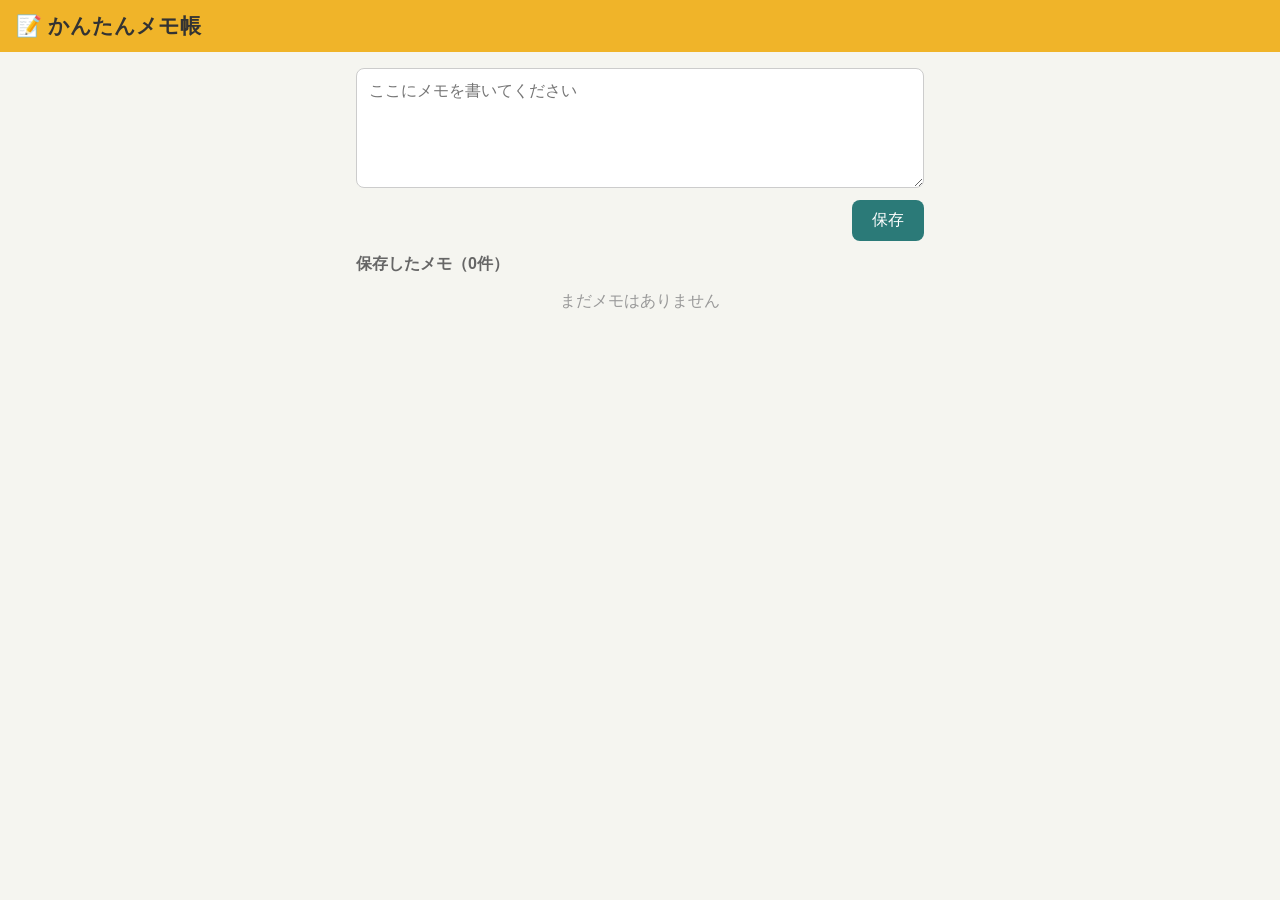
==== index.html @ 8b7bbb32 "スマホで使えるかんたんメモ帳アプリを追加 - index.html: 画面の骨組み（入力欄・ボタン・メモ一覧） - style.css: スマホ向けの見た目 - app.js: メモの保存・編集・削除" ====
<!DOCTYPE html>
<html lang="ja">
<head>
  <meta charset="UTF-8">
  <!-- スマホの画面幅に合わせて表示するための設定 -->
  <meta name="viewport" content="width=device-width, initial-scale=1">
  <title>かんたんメモ帳</title>
  <link rel="stylesheet" href="style.css">
</head>
<body>
  <header>
    <h1>📝 かんたんメモ帳</h1>
  </header>

  <main>
    <!-- メモを書く場所 -->
    <section class="editor">
      <textarea id="memo-input" placeholder="ここにメモを書いてください"></textarea>
      <div class="buttons">
        <button id="cancel-button" class="secondary" hidden>キャンセル</button>
        <button id="save-button">保存</button>
      </div>
    </section>

    <!-- 保存したメモの一覧 -->
    <section>
      <h2>保存したメモ（<span id="memo-count">0</span>件）</h2>
      <p id="empty-message" class="empty">まだメモはありません</p>
      <ul id="memo-list"></ul>
    </section>
  </main>

  <script src="app.js"></script>
</body>
</html>
---- style.css ----
/* ===== 全体の見た目 ===== */
* {
  box-sizing: border-box;
}

body {
  margin: 0;
  font-family: -apple-system, "Hiragino Sans", "Noto Sans JP", sans-serif;
  background: #f5f5f0;
  color: #333;
}

header {
  background: #f0b429;
  padding: 12px 16px;
  position: sticky; /* スクロールしても上に残る */
  top: 0;
}

h1 {
  margin: 0;
  font-size: 1.3rem;
}

h2 {
  font-size: 1rem;
  color: #666;
}

main {
  max-width: 600px; /* パソコンで見ても広がりすぎない */
  margin: 0 auto;
  padding: 16px;
}

/* ===== 入力エリア ===== */
textarea {
  width: 100%;
  height: 120px;
  padding: 12px;
  font-size: 16px; /* 16px未満だとiPhoneで勝手にズームされる */
  border: 1px solid #ccc;
  border-radius: 8px;
  resize: vertical;
}

.buttons {
  display: flex;
  justify-content: flex-end;
  gap: 8px;
  margin-top: 8px;
}

button {
  padding: 10px 20px; /* 指で押しやすい大きさ */
  font-size: 1rem;
  border: none;
  border-radius: 8px;
  background: #2b7a78;
  color: white;
  cursor: pointer;
}

button.secondary {
  background: #999;
}

button.danger {
  background: #d64545;
}

button.small {
  padding: 6px 12px;
  font-size: 0.85rem;
}

/* ===== メモ一覧 ===== */
ul {
  list-style: none;
  padding: 0;
}

li {
  background: white;
  border-radius: 8px;
  padding: 12px;
  margin-bottom: 10px;
  box-shadow: 0 1px 3px rgba(0, 0, 0, 0.1);
}

.memo-text {
  white-space: pre-wrap; /* 改行をそのまま表示 */
  word-break: break-word;
  margin: 0 0 8px;
}

.memo-footer {
  display: flex;
  align-items: center;
  gap: 8px;
}

.memo-date {
  font-size: 0.8rem;
  color: #999;
  margin-right: auto; /* 日付を左、ボタンを右に寄せる */
}

.empty {
  color: #999;
  text-align: center;
}
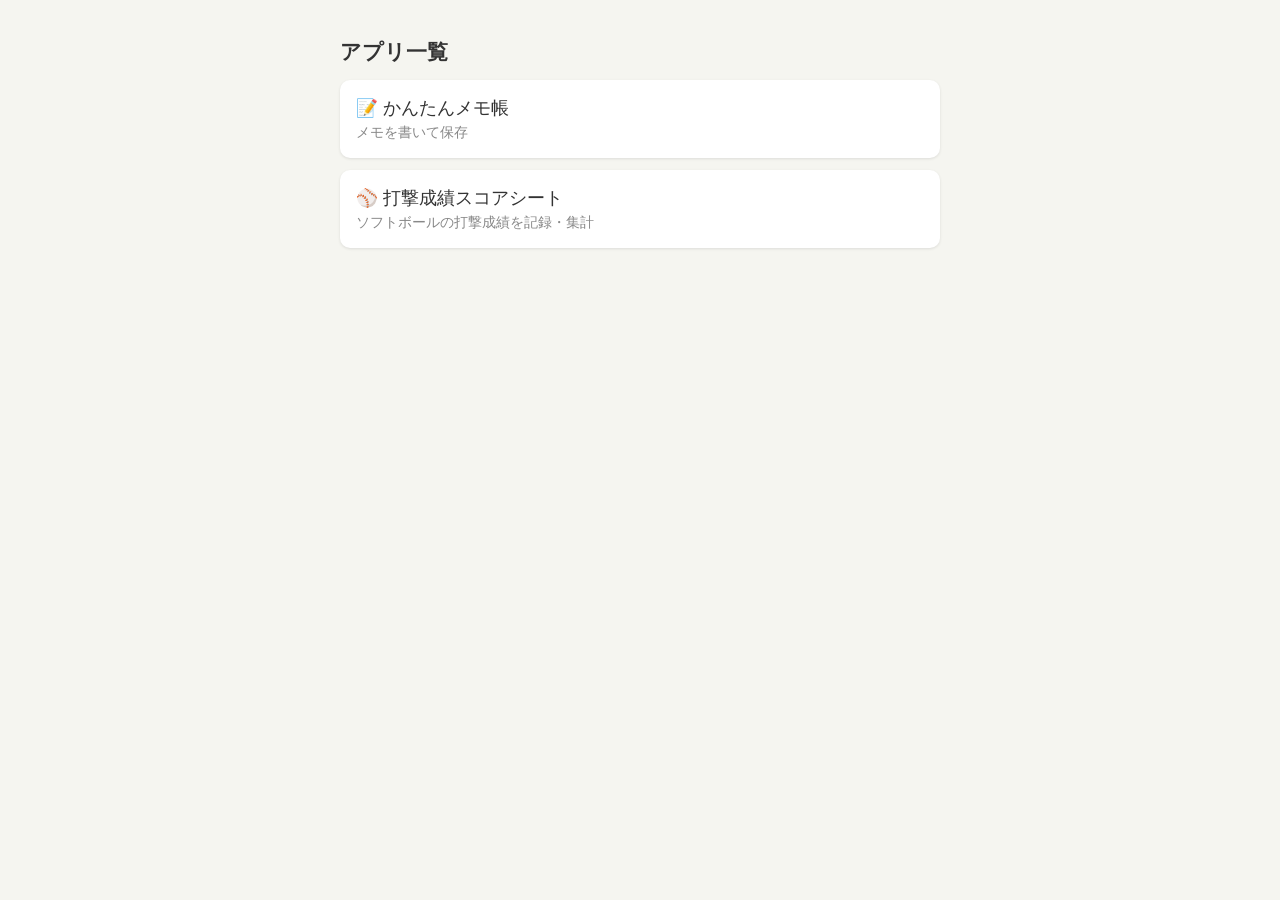
==== commit d6a5d209: "ソフトボールの打撃成績スコアシートを追加し、アプリをフォルダ分け - score/: 選手登録・試合ごとの打席結果入力・打率等の自動集計 - memo/: メモ帳を移動（保存データはそのまま使える） " ====
--- a/index.html
+++ b/index.html
@@ -2,34 +2,48 @@
 <html lang="ja">
 <head>
   <meta charset="UTF-8">
-  <!-- スマホの画面幅に合わせて表示するための設定 -->
   <meta name="viewport" content="width=device-width, initial-scale=1">
-  <title>かんたんメモ帳</title>
-  <link rel="stylesheet" href="style.css">
+  <title>アプリ一覧</title>
+  <style>
+    body {
+      margin: 0;
+      font-family: -apple-system, "Hiragino Sans", "Noto Sans JP", sans-serif;
+      background: #f5f5f0;
+      color: #333;
+    }
+    main {
+      max-width: 600px;
+      margin: 0 auto;
+      padding: 24px 16px;
+    }
+    h1 {
+      font-size: 1.3rem;
+    }
+    a {
+      display: block;
+      background: white;
+      border-radius: 10px;
+      padding: 16px;
+      margin-bottom: 12px;
+      color: #333;
+      text-decoration: none;
+      font-size: 1.1rem;
+      box-shadow: 0 1px 3px rgba(0, 0, 0, 0.1);
+    }
+    small {
+      display: block;
+      margin-top: 4px;
+      color: #888;
+      font-size: 0.85rem;
+    }
+  </style>
 </head>
 <body>
-  <header>
-    <h1>📝 かんたんメモ帳</h1>
-  </header>
-
   <main>
-    <!-- メモを書く場所 -->
-    <section class="editor">
-      <textarea id="memo-input" placeholder="ここにメモを書いてください"></textarea>
-      <div class="buttons">
-        <button id="cancel-button" class="secondary" hidden>キャンセル</button>
-        <button id="save-button">保存</button>
-      </div>
-    </section>
-
-    <!-- 保存したメモの一覧 -->
-    <section>
-      <h2>保存したメモ（<span id="memo-count">0</span>件）</h2>
-      <p id="empty-message" class="empty">まだメモはありません</p>
-      <ul id="memo-list"></ul>
-    </section>
+    <h1>アプリ一覧</h1>
+    <!-- 新しいアプリを作ったら、ここにリンクを追加する -->
+    <a href="memo/">📝 かんたんメモ帳<small>メモを書いて保存</small></a>
+    <a href="score/">⚾ 打撃成績スコアシート<small>ソフトボールの打撃成績を記録・集計</small></a>
   </main>
-
-  <script src="app.js"></script>
 </body>
 </html>
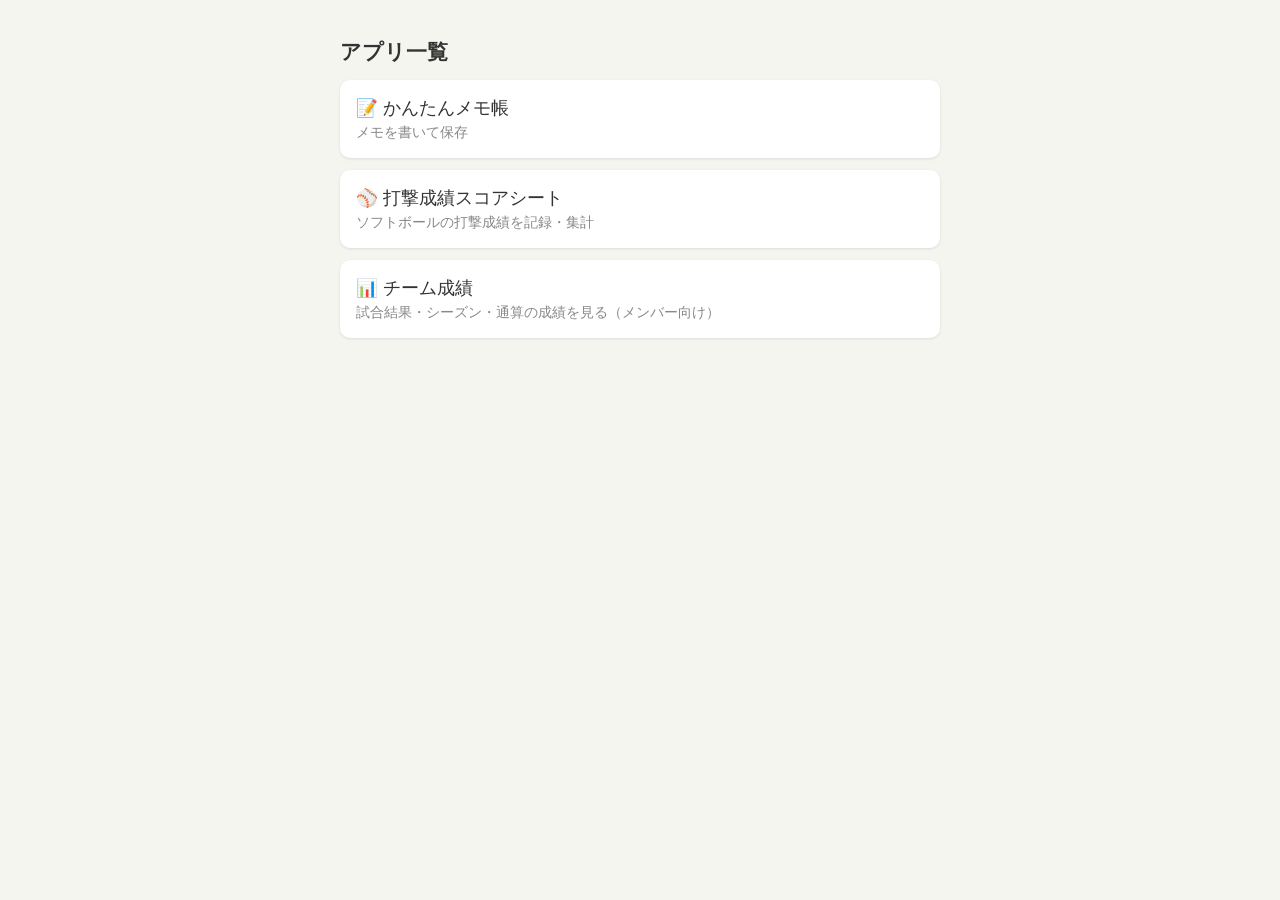
==== commit c14b78d3: "シーズン（年度）とメンバー向けの成績ページを追加 - 試合にシーズン（4月〜翌3月の年度）を追加。日付から自動で決まり、作成時や試合情報の変更で変えられる - 成績タブで「通算」「シーズン別」「試合別" ====
--- a/index.html
+++ b/index.html
@@ -44,6 +44,7 @@
     <!-- 新しいアプリを作ったら、ここにリンクを追加する -->
     <a href="memo/">📝 かんたんメモ帳<small>メモを書いて保存</small></a>
     <a href="score/">⚾ 打撃成績スコアシート<small>ソフトボールの打撃成績を記録・集計</small></a>
+    <a href="results/">📊 チーム成績<small>試合結果・シーズン・通算の成績を見る（メンバー向け）</small></a>
   </main>
 </body>
 </html>
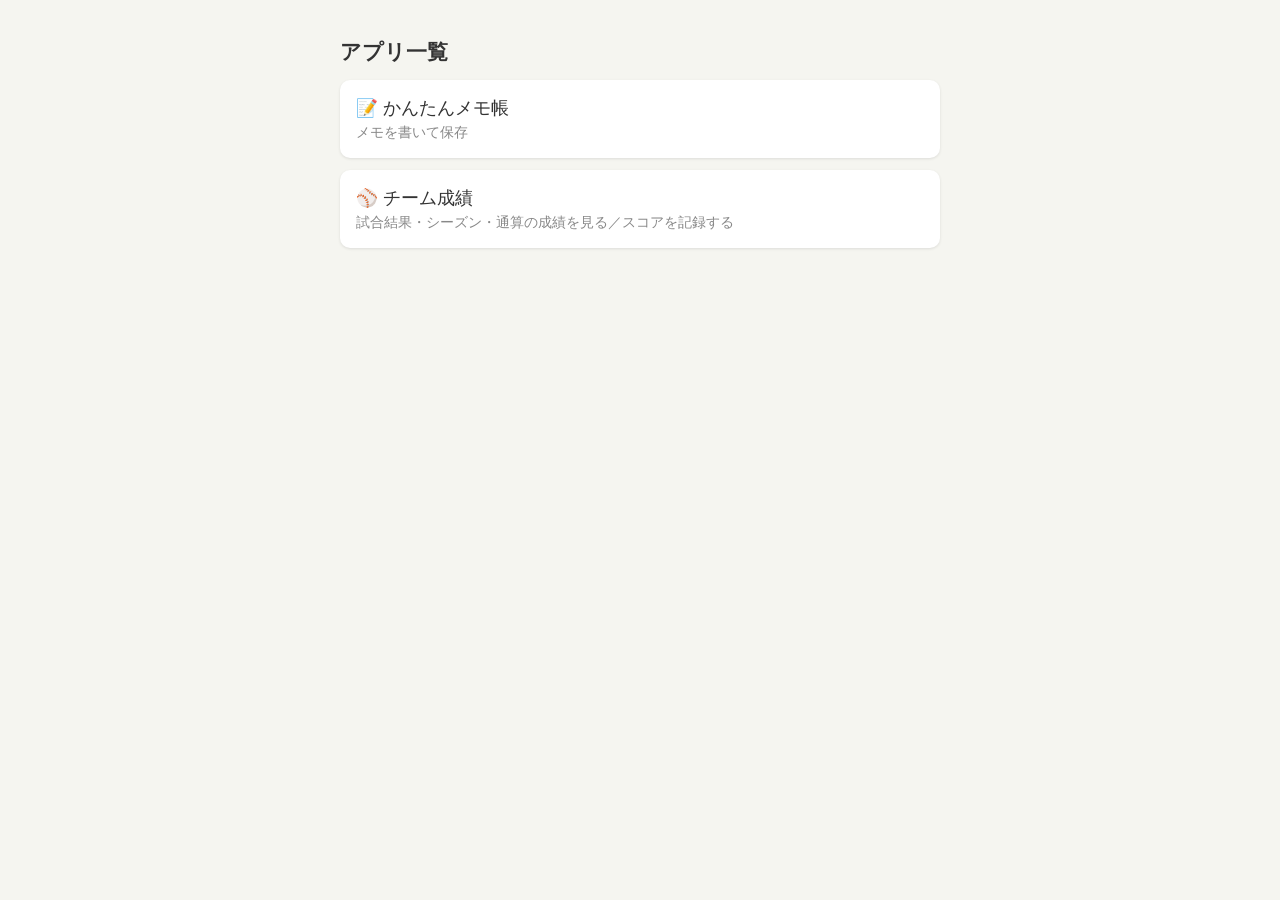
==== commit 9bc6fed3: "成績を見る・記録するを1つのアプリに統合し、代理入力に対応 - score/ に「成績を見る」と「記録する」をまとめ、画面上の切りかえで使い分ける - 「成績を見る」は score/data.json" ====
--- a/index.html
+++ b/index.html
@@ -43,8 +43,7 @@
     <h1>アプリ一覧</h1>
     <!-- 新しいアプリを作ったら、ここにリンクを追加する -->
     <a href="memo/">📝 かんたんメモ帳<small>メモを書いて保存</small></a>
-    <a href="score/">⚾ 打撃成績スコアシート<small>ソフトボールの打撃成績を記録・集計</small></a>
-    <a href="results/">📊 チーム成績<small>試合結果・シーズン・通算の成績を見る（メンバー向け）</small></a>
+    <a href="score/">⚾ チーム成績<small>試合結果・シーズン・通算の成績を見る／スコアを記録する</small></a>
   </main>
 </body>
 </html>
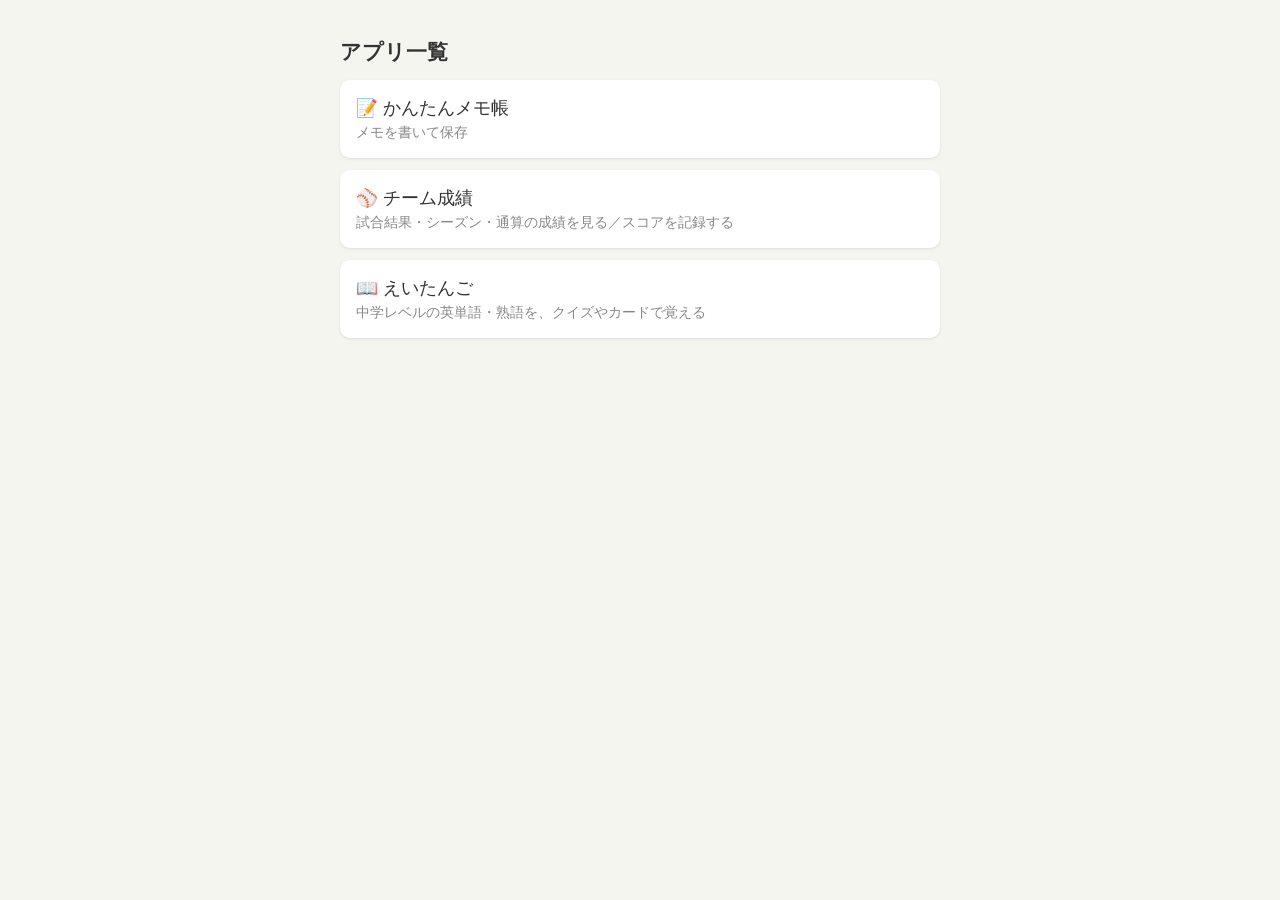
==== commit 962f6009: "英単語・熟語アプリ「えいたんご」を追加 - 中1〜中3の英単語（約1,120語）と熟語（約230こ、例文つき）を収録 - 2人で使えるように、人ごとに記録を分けて保存 - 中学生モード：学年・種類を選" ====
--- a/index.html
+++ b/index.html
@@ -44,6 +44,7 @@
     <!-- 新しいアプリを作ったら、ここにリンクを追加する -->
     <a href="memo/">📝 かんたんメモ帳<small>メモを書いて保存</small></a>
     <a href="score/">⚾ チーム成績<small>試合結果・シーズン・通算の成績を見る／スコアを記録する</small></a>
+    <a href="eitango/">📖 えいたんご<small>中学レベルの英単語・熟語を、クイズやカードで覚える</small></a>
   </main>
 </body>
 </html>
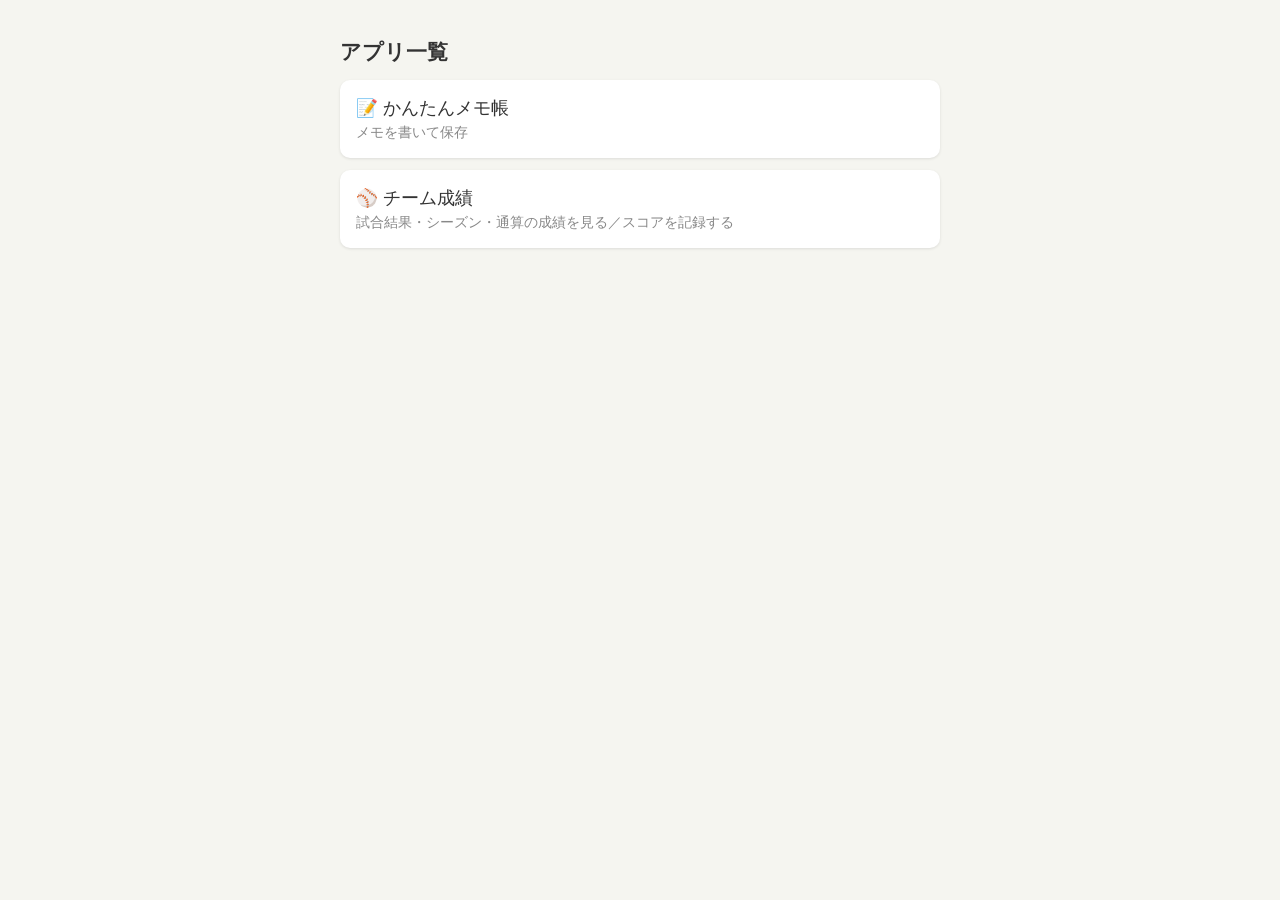
==== commit 73689236: "チーム成績のサイトから、えいたんごを外す - えいたんごは別の Netlify サイトで公開するため、アプリ一覧のリンクを削除 - このサイトで /eitango/ を開いたときは「ページが見つかりま" ====
--- a/index.html
+++ b/index.html
@@ -44,7 +44,6 @@
     <!-- 新しいアプリを作ったら、ここにリンクを追加する -->
     <a href="memo/">📝 かんたんメモ帳<small>メモを書いて保存</small></a>
     <a href="score/">⚾ チーム成績<small>試合結果・シーズン・通算の成績を見る／スコアを記録する</small></a>
-    <a href="eitango/">📖 えいたんご<small>中学レベルの英単語・熟語を、クイズやカードで覚える</small></a>
   </main>
 </body>
 </html>
